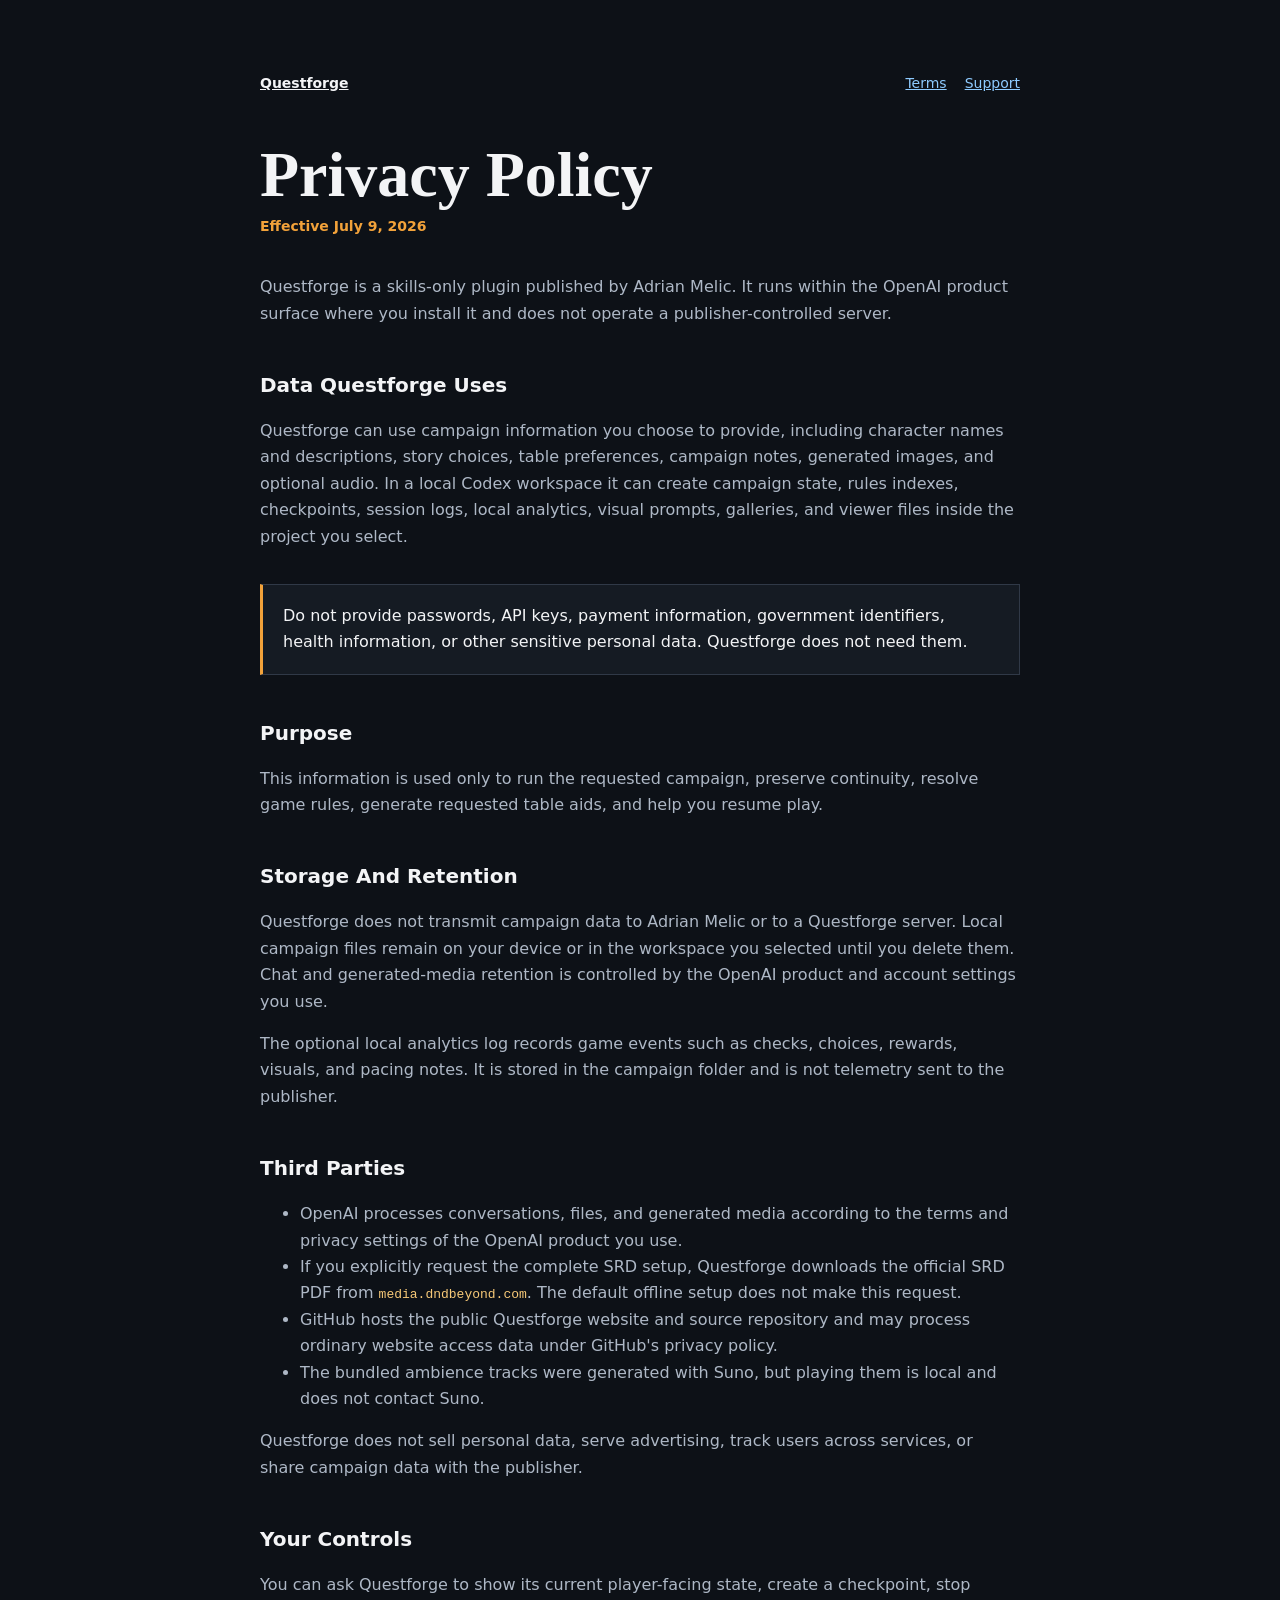
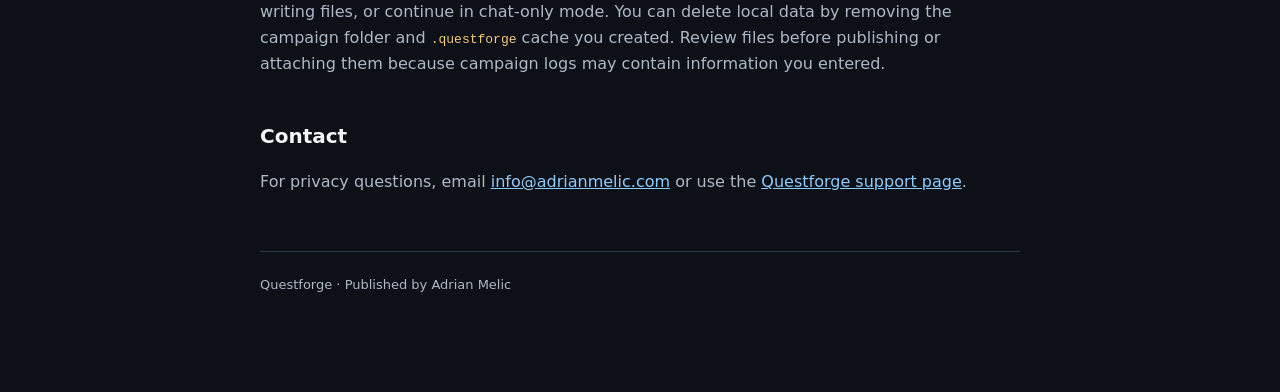
==== docs/privacy.html @ 276b5032 "docs: publish Questforge release site" ====
<!doctype html>
<html lang="en">
  <head>
    <meta charset="utf-8" />
    <meta name="viewport" content="width=device-width, initial-scale=1" />
    <title>Privacy Policy · Questforge</title>
    <meta name="description" content="Questforge privacy policy." />
    <link rel="icon" href="data:," />
    <link rel="stylesheet" href="legal.css" />
  </head>
  <body>
    <main>
      <nav><a href="index.html">Questforge</a><a href="terms.html">Terms</a><a href="support.html">Support</a></nav>
      <h1>Privacy Policy</h1>
      <p class="effective">Effective July 9, 2026</p>
      <p>Questforge is a skills-only plugin published by Adrian Melic. It runs within the OpenAI product surface where you install it and does not operate a publisher-controlled server.</p>
      <h2>Data Questforge Uses</h2>
      <p>Questforge can use campaign information you choose to provide, including character names and descriptions, story choices, table preferences, campaign notes, generated images, and optional audio. In a local Codex workspace it can create campaign state, rules indexes, checkpoints, session logs, local analytics, visual prompts, galleries, and viewer files inside the project you select.</p>
      <div class="notice">Do not provide passwords, API keys, payment information, government identifiers, health information, or other sensitive personal data. Questforge does not need them.</div>
      <h2>Purpose</h2>
      <p>This information is used only to run the requested campaign, preserve continuity, resolve game rules, generate requested table aids, and help you resume play.</p>
      <h2>Storage And Retention</h2>
      <p>Questforge does not transmit campaign data to Adrian Melic or to a Questforge server. Local campaign files remain on your device or in the workspace you selected until you delete them. Chat and generated-media retention is controlled by the OpenAI product and account settings you use.</p>
      <p>The optional local analytics log records game events such as checks, choices, rewards, visuals, and pacing notes. It is stored in the campaign folder and is not telemetry sent to the publisher.</p>
      <h2>Third Parties</h2>
      <ul>
        <li>OpenAI processes conversations, files, and generated media according to the terms and privacy settings of the OpenAI product you use.</li>
        <li>If you explicitly request the complete SRD setup, Questforge downloads the official SRD PDF from <code>media.dndbeyond.com</code>. The default offline setup does not make this request.</li>
        <li>GitHub hosts the public Questforge website and source repository and may process ordinary website access data under GitHub's privacy policy.</li>
        <li>The bundled ambience tracks were generated with Suno, but playing them is local and does not contact Suno.</li>
      </ul>
      <p>Questforge does not sell personal data, serve advertising, track users across services, or share campaign data with the publisher.</p>
      <h2>Your Controls</h2>
      <p>You can ask Questforge to show its current player-facing state, create a checkpoint, stop writing files, or continue in chat-only mode. You can delete local data by removing the campaign folder and <code>.questforge</code> cache you created. Review files before publishing or attaching them because campaign logs may contain information you entered.</p>
      <h2>Contact</h2>
      <p>For privacy questions, email <a href="mailto:info@adrianmelic.com">info@adrianmelic.com</a> or use the <a href="support.html">Questforge support page</a>.</p>
      <footer>Questforge · Published by Adrian Melic</footer>
    </main>
  </body>
</html>
---- docs/legal.css ----
:root {
  color-scheme: dark;
  --bg: #0d1117;
  --panel: #151b23;
  --text: #f3f4f6;
  --muted: #aeb8c6;
  --line: #303947;
  --accent: #f2a23a;
}

* {
  box-sizing: border-box;
}

body {
  margin: 0;
  background: var(--bg);
  color: var(--text);
  font-family: Inter, ui-sans-serif, system-ui, -apple-system, BlinkMacSystemFont, "Segoe UI", sans-serif;
  line-height: 1.65;
}

main {
  width: min(760px, calc(100% - 36px));
  margin: 0 auto;
  padding: 72px 0 96px;
}

nav {
  display: flex;
  gap: 18px;
  align-items: center;
  margin-bottom: 48px;
  color: var(--muted);
  font-size: 14px;
}

nav a:first-child {
  color: var(--text);
  font-weight: 700;
  margin-right: auto;
}

a {
  color: #8ecbff;
}

h1 {
  margin: 0 0 8px;
  font-family: Georgia, "Times New Roman", serif;
  font-size: clamp(40px, 8vw, 64px);
  letter-spacing: 0;
  line-height: 1;
}

h2 {
  margin: 42px 0 10px;
  font-size: 20px;
  letter-spacing: 0;
}

p,
li {
  color: var(--muted);
}

.effective {
  margin: 0 0 36px;
  color: var(--accent);
  font-size: 14px;
  font-weight: 700;
}

.notice {
  margin: 34px 0;
  padding: 18px 20px;
  border: 1px solid var(--line);
  border-left: 3px solid var(--accent);
  background: var(--panel);
}

code {
  color: #f7c978;
}

footer {
  margin-top: 56px;
  padding-top: 22px;
  border-top: 1px solid var(--line);
  color: var(--muted);
  font-size: 13px;
}
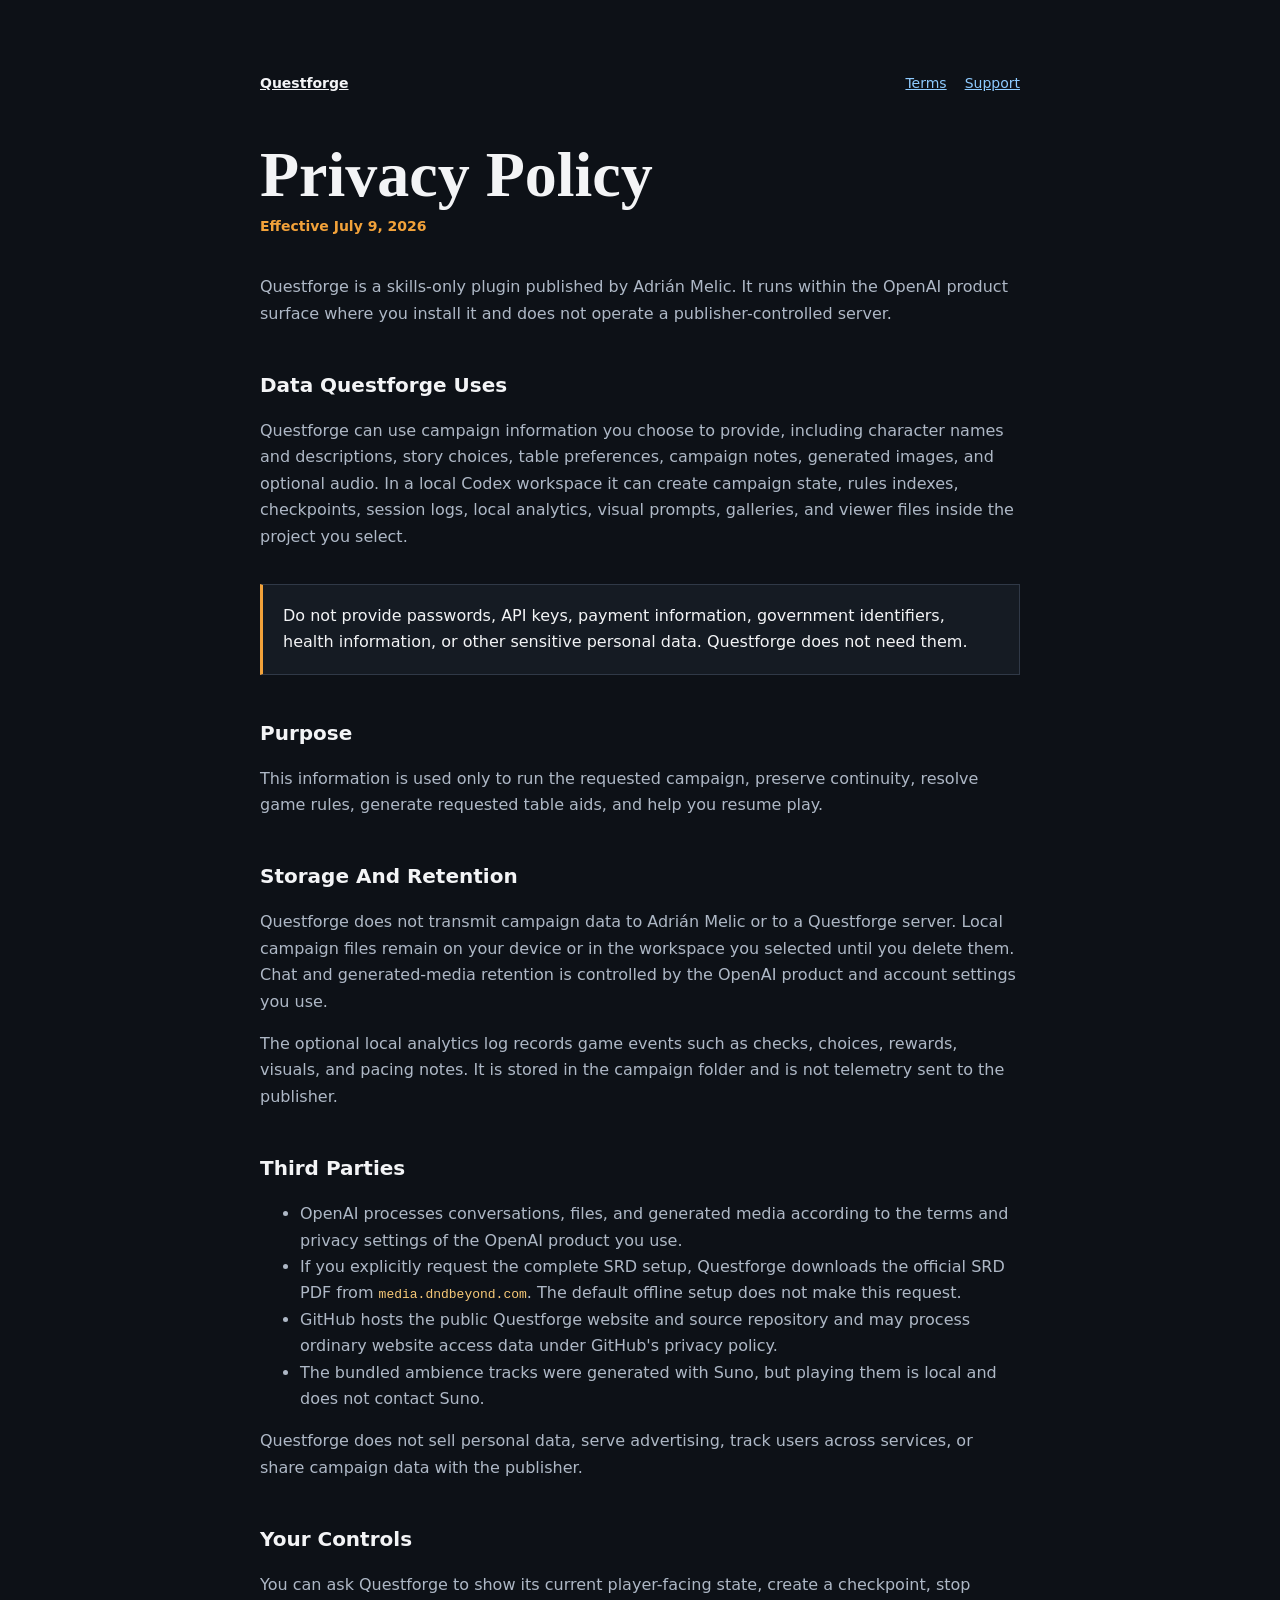
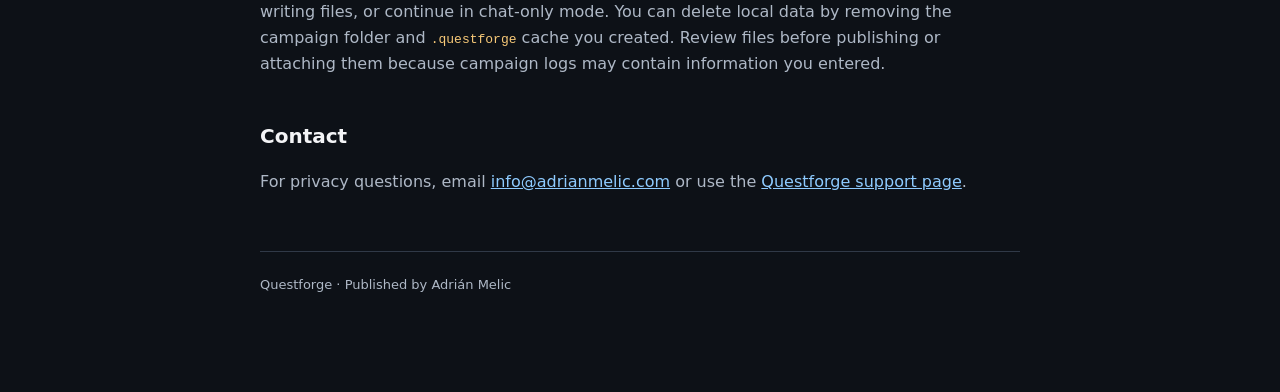
==== commit c8a6acbb: "fix: preserve Adrián Melic attribution" ====
--- a/docs/privacy.html
+++ b/docs/privacy.html
@@ -13,14 +13,14 @@
       <nav><a href="index.html">Questforge</a><a href="terms.html">Terms</a><a href="support.html">Support</a></nav>
       <h1>Privacy Policy</h1>
       <p class="effective">Effective July 9, 2026</p>
-      <p>Questforge is a skills-only plugin published by Adrian Melic. It runs within the OpenAI product surface where you install it and does not operate a publisher-controlled server.</p>
+      <p>Questforge is a skills-only plugin published by Adrián Melic. It runs within the OpenAI product surface where you install it and does not operate a publisher-controlled server.</p>
       <h2>Data Questforge Uses</h2>
       <p>Questforge can use campaign information you choose to provide, including character names and descriptions, story choices, table preferences, campaign notes, generated images, and optional audio. In a local Codex workspace it can create campaign state, rules indexes, checkpoints, session logs, local analytics, visual prompts, galleries, and viewer files inside the project you select.</p>
       <div class="notice">Do not provide passwords, API keys, payment information, government identifiers, health information, or other sensitive personal data. Questforge does not need them.</div>
       <h2>Purpose</h2>
       <p>This information is used only to run the requested campaign, preserve continuity, resolve game rules, generate requested table aids, and help you resume play.</p>
       <h2>Storage And Retention</h2>
-      <p>Questforge does not transmit campaign data to Adrian Melic or to a Questforge server. Local campaign files remain on your device or in the workspace you selected until you delete them. Chat and generated-media retention is controlled by the OpenAI product and account settings you use.</p>
+      <p>Questforge does not transmit campaign data to Adrián Melic or to a Questforge server. Local campaign files remain on your device or in the workspace you selected until you delete them. Chat and generated-media retention is controlled by the OpenAI product and account settings you use.</p>
       <p>The optional local analytics log records game events such as checks, choices, rewards, visuals, and pacing notes. It is stored in the campaign folder and is not telemetry sent to the publisher.</p>
       <h2>Third Parties</h2>
       <ul>
@@ -34,7 +34,7 @@
       <p>You can ask Questforge to show its current player-facing state, create a checkpoint, stop writing files, or continue in chat-only mode. You can delete local data by removing the campaign folder and <code>.questforge</code> cache you created. Review files before publishing or attaching them because campaign logs may contain information you entered.</p>
       <h2>Contact</h2>
       <p>For privacy questions, email <a href="mailto:info@adrianmelic.com">info@adrianmelic.com</a> or use the <a href="support.html">Questforge support page</a>.</p>
-      <footer>Questforge · Published by Adrian Melic</footer>
+      <footer>Questforge · Published by Adrián Melic</footer>
     </main>
   </body>
 </html>
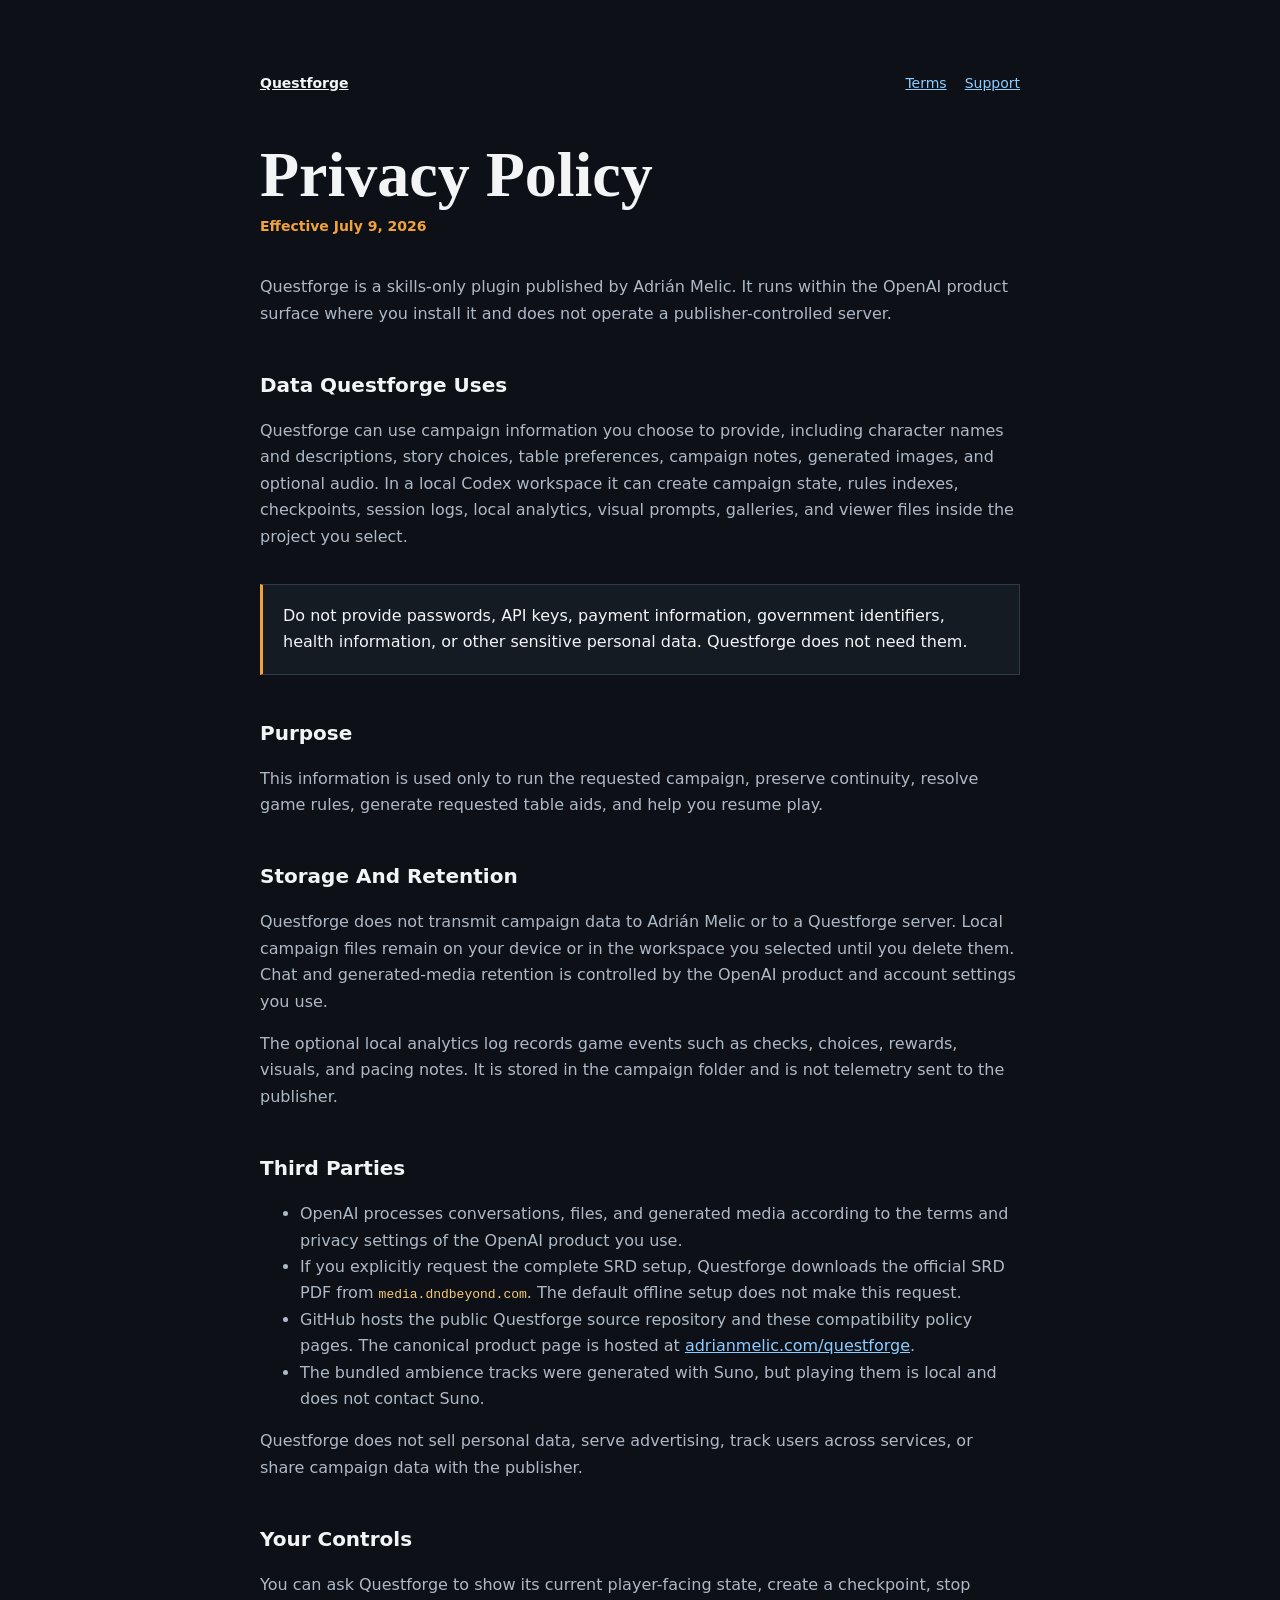
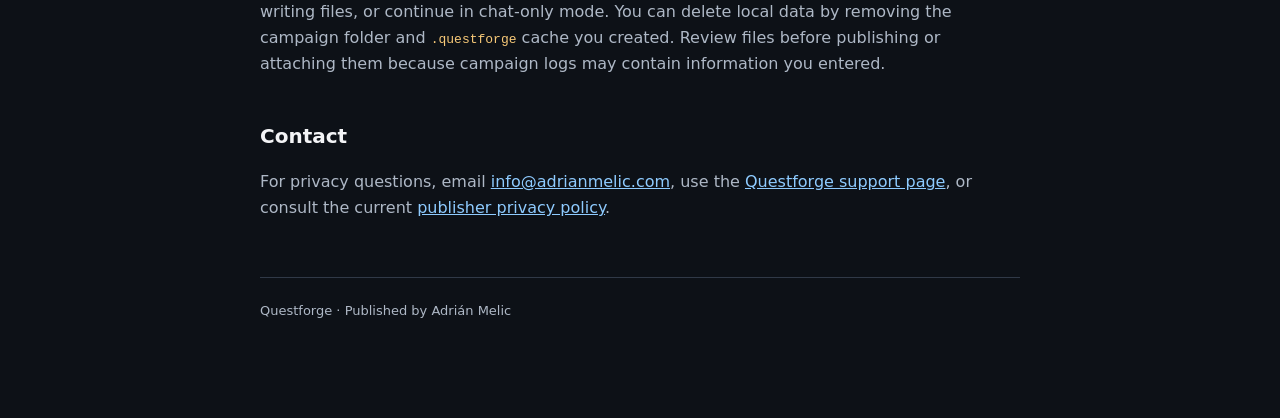
==== commit 73ea9152: "feat: sync Questforge 1.2.0 public source" ====
--- a/docs/privacy.html
+++ b/docs/privacy.html
@@ -26,14 +26,14 @@
       <ul>
         <li>OpenAI processes conversations, files, and generated media according to the terms and privacy settings of the OpenAI product you use.</li>
         <li>If you explicitly request the complete SRD setup, Questforge downloads the official SRD PDF from <code>media.dndbeyond.com</code>. The default offline setup does not make this request.</li>
-        <li>GitHub hosts the public Questforge website and source repository and may process ordinary website access data under GitHub's privacy policy.</li>
+        <li>GitHub hosts the public Questforge source repository and these compatibility policy pages. The canonical product page is hosted at <a href="https://adrianmelic.com/questforge">adrianmelic.com/questforge</a>.</li>
         <li>The bundled ambience tracks were generated with Suno, but playing them is local and does not contact Suno.</li>
       </ul>
       <p>Questforge does not sell personal data, serve advertising, track users across services, or share campaign data with the publisher.</p>
       <h2>Your Controls</h2>
       <p>You can ask Questforge to show its current player-facing state, create a checkpoint, stop writing files, or continue in chat-only mode. You can delete local data by removing the campaign folder and <code>.questforge</code> cache you created. Review files before publishing or attaching them because campaign logs may contain information you entered.</p>
       <h2>Contact</h2>
-      <p>For privacy questions, email <a href="mailto:info@adrianmelic.com">info@adrianmelic.com</a> or use the <a href="support.html">Questforge support page</a>.</p>
+      <p>For privacy questions, email <a href="mailto:info@adrianmelic.com">info@adrianmelic.com</a>, use the <a href="support.html">Questforge support page</a>, or consult the current <a href="https://adrianmelic.com/privacy-policy">publisher privacy policy</a>.</p>
       <footer>Questforge · Published by Adrián Melic</footer>
     </main>
   </body>
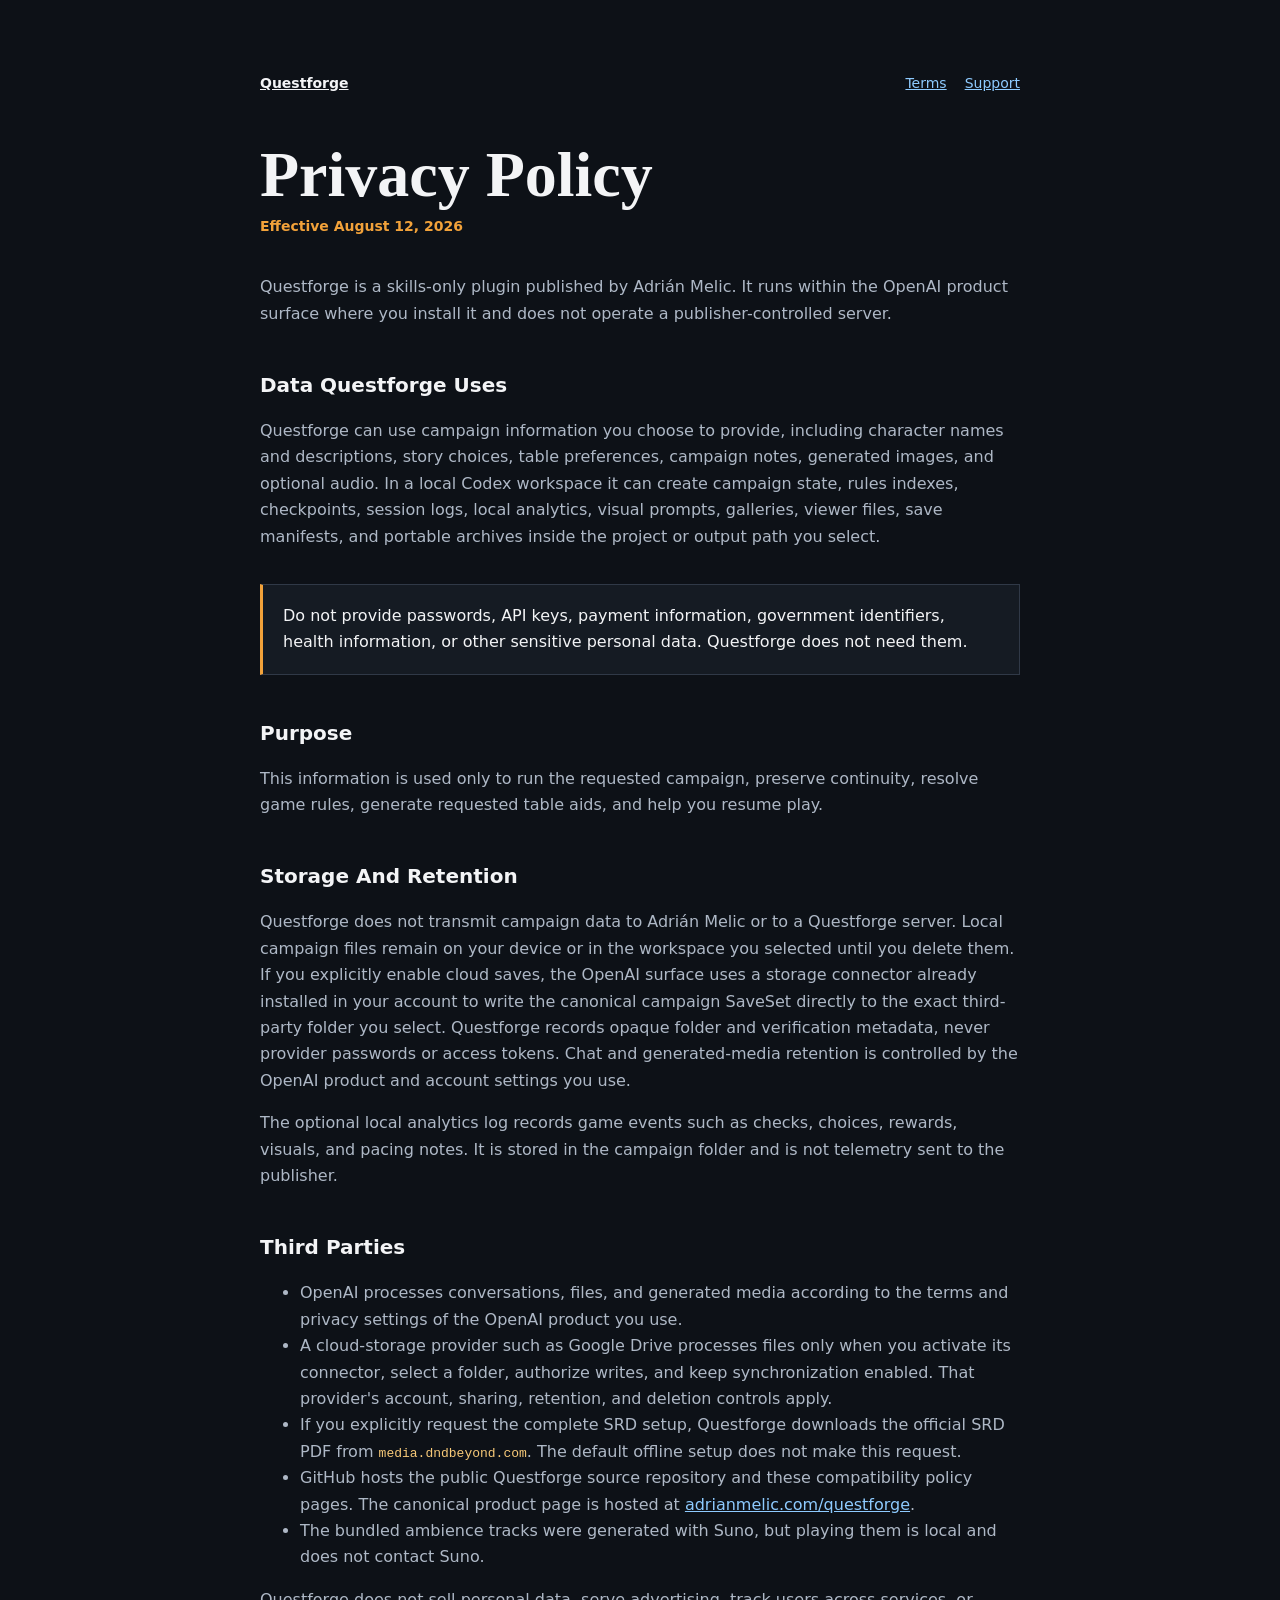
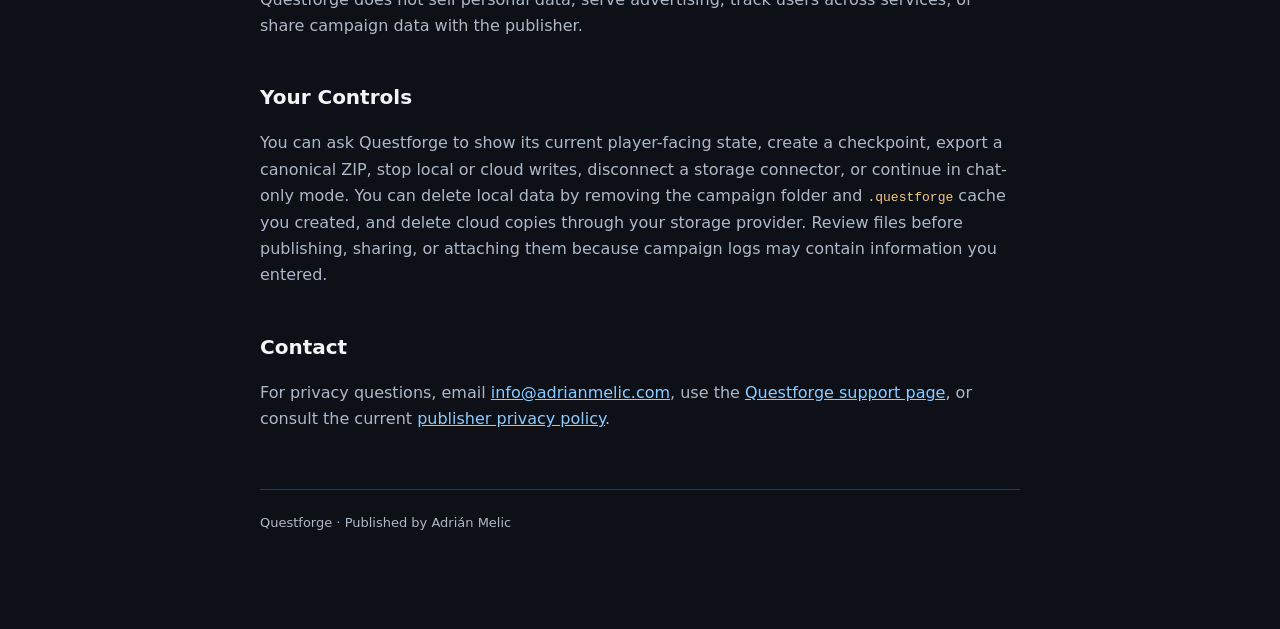
==== commit f05b64b4: "feat: publish Questforge 1.3.0" ====
--- a/docs/privacy.html
+++ b/docs/privacy.html
@@ -12,26 +12,27 @@
     <main>
       <nav><a href="index.html">Questforge</a><a href="terms.html">Terms</a><a href="support.html">Support</a></nav>
       <h1>Privacy Policy</h1>
-      <p class="effective">Effective July 9, 2026</p>
+      <p class="effective">Effective August 12, 2026</p>
       <p>Questforge is a skills-only plugin published by Adrián Melic. It runs within the OpenAI product surface where you install it and does not operate a publisher-controlled server.</p>
       <h2>Data Questforge Uses</h2>
-      <p>Questforge can use campaign information you choose to provide, including character names and descriptions, story choices, table preferences, campaign notes, generated images, and optional audio. In a local Codex workspace it can create campaign state, rules indexes, checkpoints, session logs, local analytics, visual prompts, galleries, and viewer files inside the project you select.</p>
+      <p>Questforge can use campaign information you choose to provide, including character names and descriptions, story choices, table preferences, campaign notes, generated images, and optional audio. In a local Codex workspace it can create campaign state, rules indexes, checkpoints, session logs, local analytics, visual prompts, galleries, viewer files, save manifests, and portable archives inside the project or output path you select.</p>
       <div class="notice">Do not provide passwords, API keys, payment information, government identifiers, health information, or other sensitive personal data. Questforge does not need them.</div>
       <h2>Purpose</h2>
       <p>This information is used only to run the requested campaign, preserve continuity, resolve game rules, generate requested table aids, and help you resume play.</p>
       <h2>Storage And Retention</h2>
-      <p>Questforge does not transmit campaign data to Adrián Melic or to a Questforge server. Local campaign files remain on your device or in the workspace you selected until you delete them. Chat and generated-media retention is controlled by the OpenAI product and account settings you use.</p>
+      <p>Questforge does not transmit campaign data to Adrián Melic or to a Questforge server. Local campaign files remain on your device or in the workspace you selected until you delete them. If you explicitly enable cloud saves, the OpenAI surface uses a storage connector already installed in your account to write the canonical campaign SaveSet directly to the exact third-party folder you select. Questforge records opaque folder and verification metadata, never provider passwords or access tokens. Chat and generated-media retention is controlled by the OpenAI product and account settings you use.</p>
       <p>The optional local analytics log records game events such as checks, choices, rewards, visuals, and pacing notes. It is stored in the campaign folder and is not telemetry sent to the publisher.</p>
       <h2>Third Parties</h2>
       <ul>
         <li>OpenAI processes conversations, files, and generated media according to the terms and privacy settings of the OpenAI product you use.</li>
+        <li>A cloud-storage provider such as Google Drive processes files only when you activate its connector, select a folder, authorize writes, and keep synchronization enabled. That provider's account, sharing, retention, and deletion controls apply.</li>
         <li>If you explicitly request the complete SRD setup, Questforge downloads the official SRD PDF from <code>media.dndbeyond.com</code>. The default offline setup does not make this request.</li>
         <li>GitHub hosts the public Questforge source repository and these compatibility policy pages. The canonical product page is hosted at <a href="https://adrianmelic.com/questforge">adrianmelic.com/questforge</a>.</li>
         <li>The bundled ambience tracks were generated with Suno, but playing them is local and does not contact Suno.</li>
       </ul>
       <p>Questforge does not sell personal data, serve advertising, track users across services, or share campaign data with the publisher.</p>
       <h2>Your Controls</h2>
-      <p>You can ask Questforge to show its current player-facing state, create a checkpoint, stop writing files, or continue in chat-only mode. You can delete local data by removing the campaign folder and <code>.questforge</code> cache you created. Review files before publishing or attaching them because campaign logs may contain information you entered.</p>
+      <p>You can ask Questforge to show its current player-facing state, create a checkpoint, export a canonical ZIP, stop local or cloud writes, disconnect a storage connector, or continue in chat-only mode. You can delete local data by removing the campaign folder and <code>.questforge</code> cache you created, and delete cloud copies through your storage provider. Review files before publishing, sharing, or attaching them because campaign logs may contain information you entered.</p>
       <h2>Contact</h2>
       <p>For privacy questions, email <a href="mailto:info@adrianmelic.com">info@adrianmelic.com</a>, use the <a href="support.html">Questforge support page</a>, or consult the current <a href="https://adrianmelic.com/privacy-policy">publisher privacy policy</a>.</p>
       <footer>Questforge · Published by Adrián Melic</footer>
